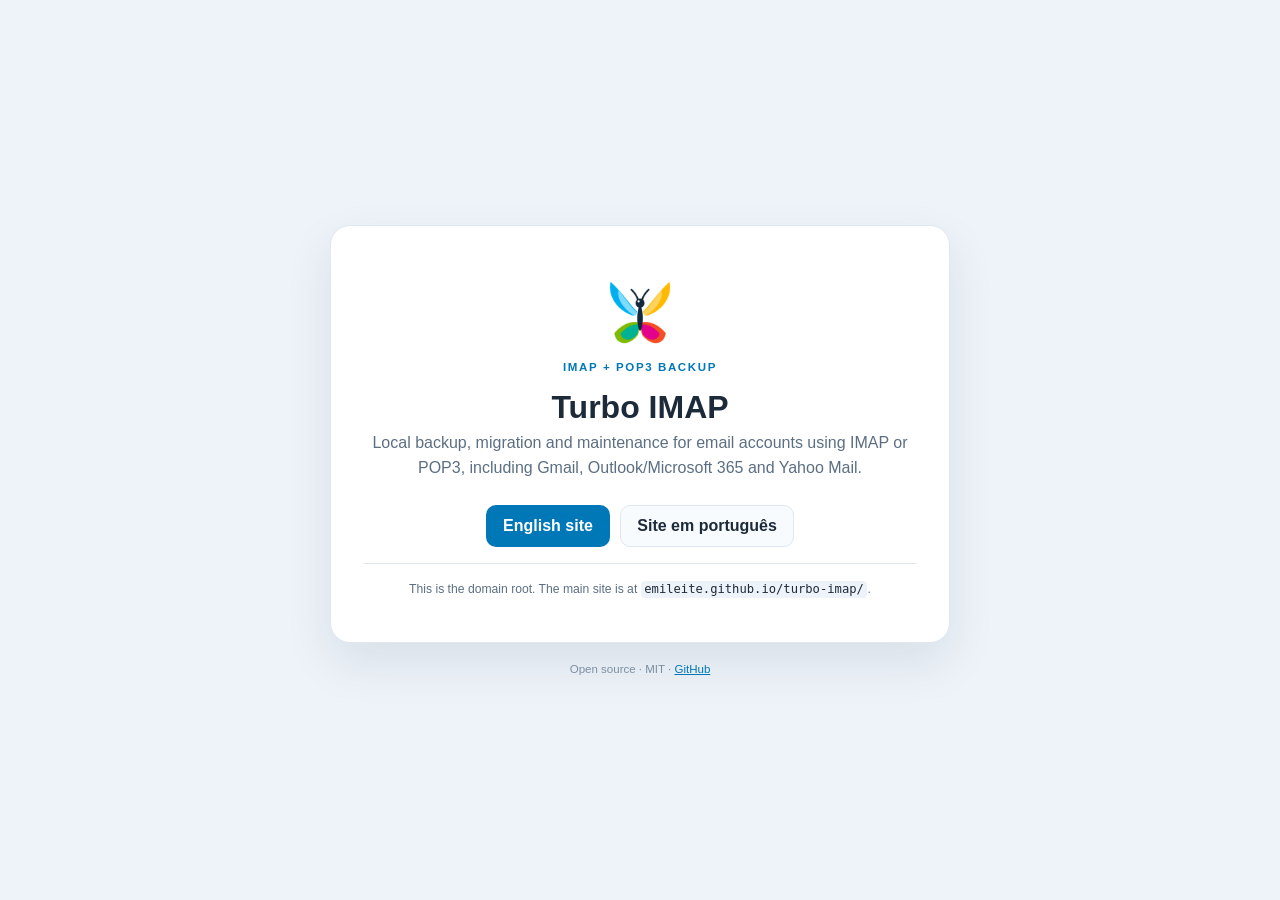
==== index.html @ 2fdb31eb "feat: site raiz com ads.txt e AdSense" ====
<!doctype html>
<html lang="en" data-theme="light">
  <head>
    <meta charset="utf-8">
    <meta name="viewport" content="width=device-width, initial-scale=1">
    <title>Turbo IMAP — IMAP/POP3 email backup</title>
    <meta
      name="description"
      content="Turbo IMAP: local backup, migration and maintenance for IMAP and POP3 email accounts, including Gmail, Outlook/Microsoft 365 and Yahoo Mail."
    >
    <meta name="robots" content="index, follow, max-image-preview:large">
    <meta name="google-adsense-account" content="ca-pub-8752605599938483">
    <meta name="theme-color" content="#0b1f33">
    <meta
      http-equiv="Content-Security-Policy"
      content="default-src 'self'; img-src 'self' data: https://pagead2.googlesyndication.com https://*.googlesyndication.com https://googleads.g.doubleclick.net https://*.doubleclick.net https://*.adtrafficquality.google; style-src 'unsafe-inline'; script-src 'self' https://pagead2.googlesyndication.com https://*.googlesyndication.com https://googleads.g.doubleclick.net https://*.doubleclick.net https://*.adtrafficquality.google https://*.googleadservices.com; connect-src 'self' https://pagead2.googlesyndication.com https://*.googlesyndication.com https://googleads.g.doubleclick.net https://*.doubleclick.net https://*.adtrafficquality.google https://*.googleadservices.com; frame-src https://googleads.g.doubleclick.net https://*.doubleclick.net https://*.googlesyndication.com https://*.adtrafficquality.google https://*.googleadservices.com; object-src 'none'; base-uri 'self'; form-action 'none'"
    >
    <link rel="canonical" href="https://emileite.github.io/turbo-imap/">
    <link rel="icon" href="favicon.ico" sizes="any">
    <link rel="icon" type="image/png" sizes="512x512" href="logo.png">

    <!-- Google AdSense -->
    <script
      async
      src="https://pagead2.googlesyndication.com/pagead/js/adsbygoogle.js?client=ca-pub-8752605599938483"
      crossorigin="anonymous"
    ></script>

    <style>
      :root {
        color-scheme: light;
        --navy: #0b1f33;
        --ink: #1d2a39;
        --muted: #5c6f82;
        --line: #dfe7f1;
        --blue: #0077b6;
      }

      * {
        box-sizing: border-box;
      }

      body {
        min-height: 100vh;
        margin: 0;
        display: flex;
        flex-direction: column;
        align-items: center;
        justify-content: center;
        padding: 2rem 1rem;
        font-family: "Segoe UI", "Inter", "Helvetica Neue", Arial, sans-serif;
        background: #eef3f9;
        color: var(--ink);
      }

      main {
        width: min(620px, 100%);
        padding: 2.3rem 2rem;
        border: 1px solid var(--line);
        border-radius: 20px;
        background: #fff;
        box-shadow: 0 20px 50px rgba(15, 38, 62, 0.09);
        text-align: center;
      }

      .logo {
        width: 92px;
        height: 92px;
        object-fit: contain;
      }

      h1 {
        margin: 0.8rem 0 0.35rem;
        font-size: 2rem;
        line-height: 1.1;
        font-weight: 800;
      }

      .tagline {
        margin: 0 0 0.4rem;
        color: var(--blue);
        font-size: 0.72rem;
        font-weight: 800;
        letter-spacing: 0.14em;
        text-transform: uppercase;
      }

      p {
        margin: 0.4rem 0;
        color: var(--muted);
        line-height: 1.55;
      }

      .links {
        display: flex;
        flex-wrap: wrap;
        justify-content: center;
        gap: 0.65rem;
        margin: 1.5rem 0 1rem;
      }

      .button {
        display: inline-block;
        padding: 0.7rem 1rem;
        border: 1px solid var(--line);
        border-radius: 10px;
        color: var(--ink);
        font-weight: 700;
        text-decoration: none;
        background: #f8fbfe;
      }

      .button.primary {
        border-color: transparent;
        background: var(--blue);
        color: #fff;
      }

      .button:hover {
        border-color: var(--blue);
        color: var(--blue);
      }

      .button.primary:hover {
        background: #006699;
        color: #fff;
      }

      .note {
        margin-top: 1rem;
        padding-top: 1rem;
        border-top: 1px solid var(--line);
        font-size: 0.76rem;
      }

      footer {
        margin-top: 1.2rem;
        color: #7c8fa1;
        font-size: 0.72rem;
        text-align: center;
      }

      footer a {
        color: var(--blue);
      }

      code {
        padding: 0.1em 0.3em;
        border-radius: 4px;
        background: #eef3f9;
        color: var(--ink);
      }

      @media (max-width: 520px) {
        main {
          padding: 1.8rem 1.2rem;
        }

        .links {
          flex-direction: column;
        }
      }
    </style>
  </head>
  <body>
    <main>
      <img class="logo" src="logo.png" alt="Turbo IMAP butterfly logo">
      <p class="tagline">IMAP + POP3 backup</p>
      <h1>Turbo IMAP</h1>
      <p>
        Local backup, migration and maintenance for email accounts using IMAP or POP3,
        including Gmail, Outlook/Microsoft 365 and Yahoo Mail.
      </p>
      <div class="links">
        <a class="button primary" href="https://emileite.github.io/turbo-imap/">English site</a>
        <a class="button" href="https://emileite.github.io/turbo-imap/pt.html" hreflang="pt-BR" lang="pt-BR">
          Site em português
        </a>
      </div>
      <p class="note">
        This is the domain root. The main site is at
        <code>emileite.github.io/turbo-imap/</code>.
      </p>
    </main>
    <footer>
      Open source · MIT · <a href="https://github.com/emileite/turbo-imap">GitHub</a>
    </footer>
  </body>
</html>
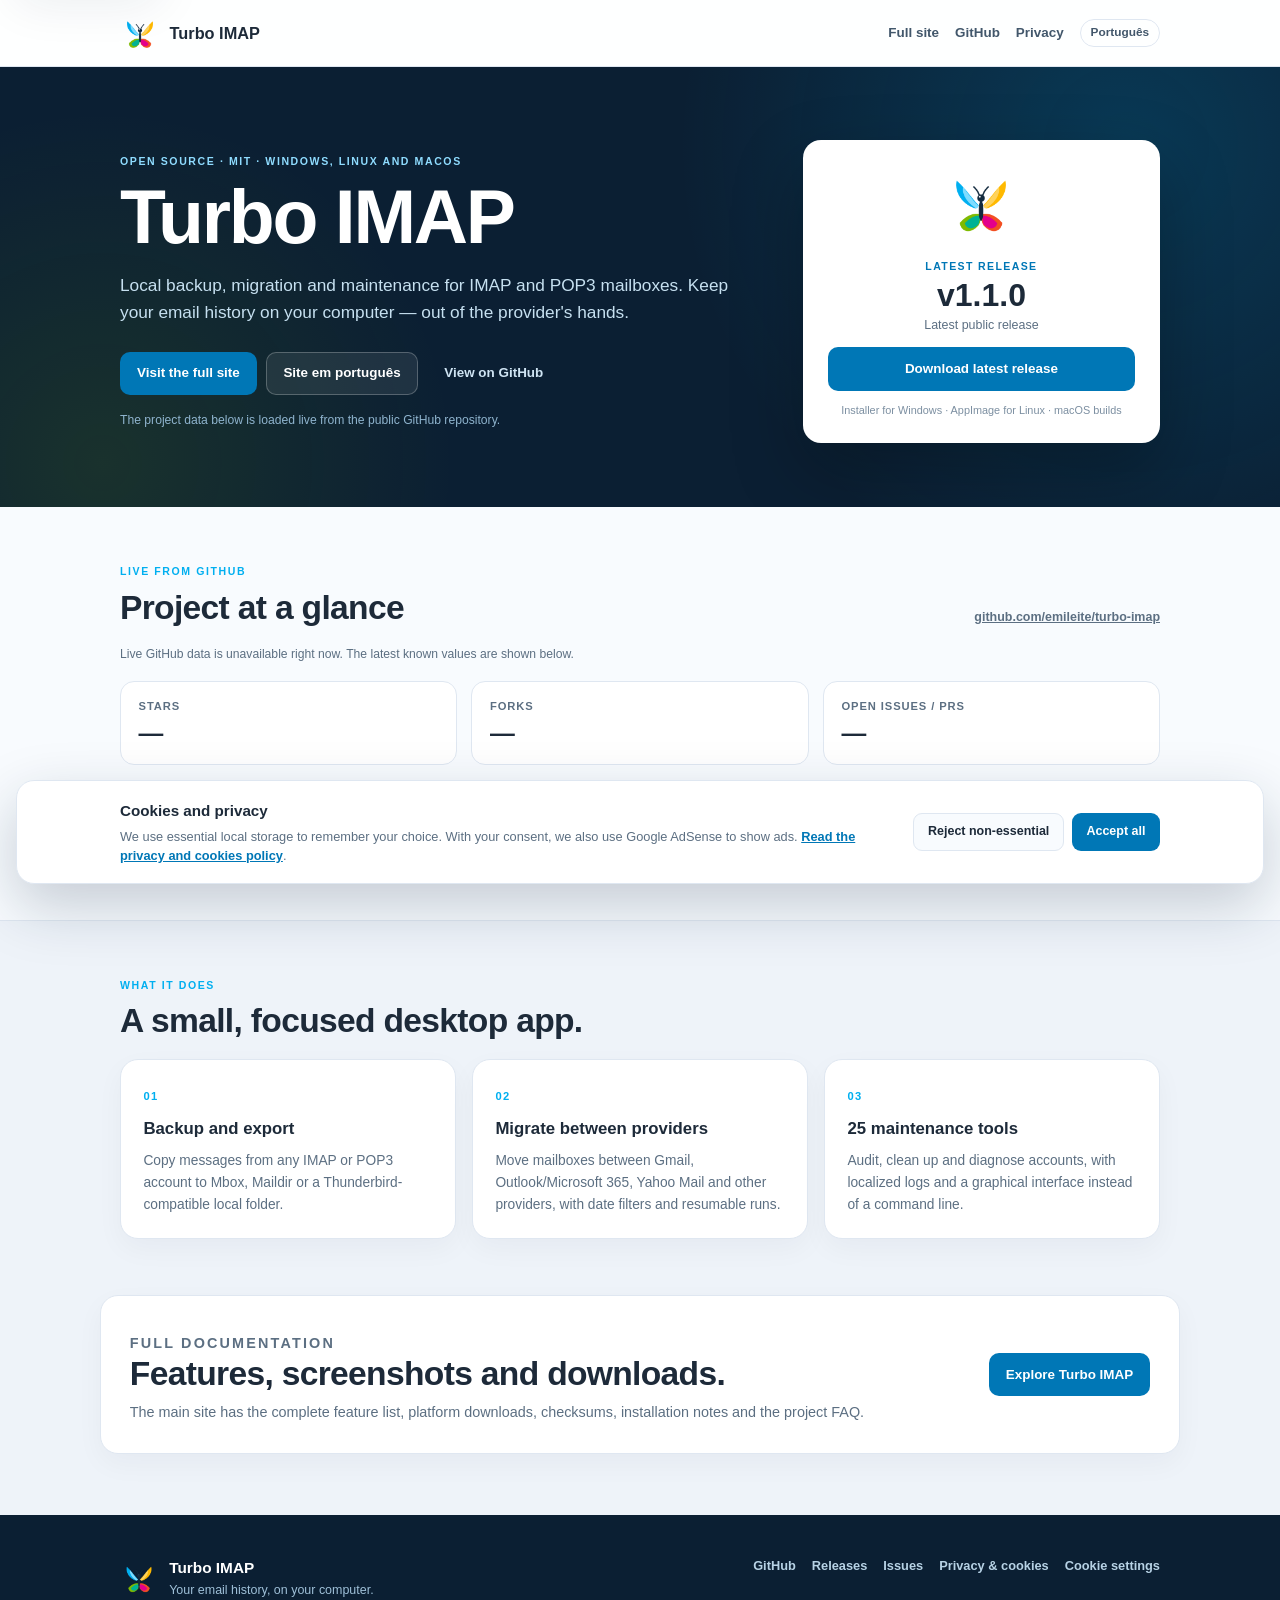
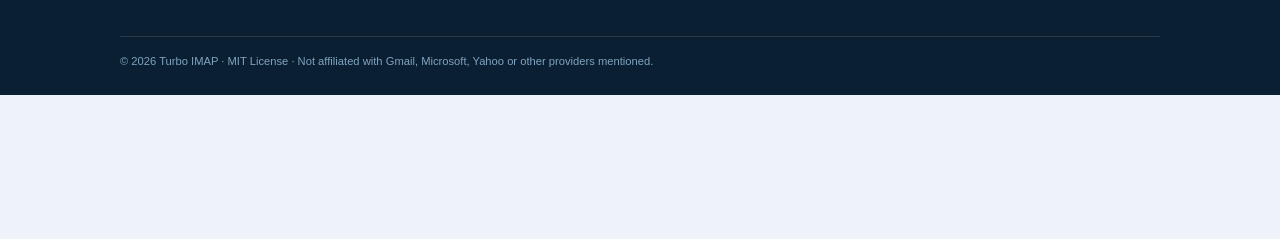
==== commit 5961ff22: "feat: landing page com dados do GitHub e consentimento de cookies" ====
--- a/index.html
+++ b/index.html
@@ -3,187 +3,246 @@
   <head>
     <meta charset="utf-8">
     <meta name="viewport" content="width=device-width, initial-scale=1">
-    <title>Turbo IMAP — IMAP/POP3 email backup</title>
+    <title>Turbo IMAP — IMAP/POP3 email backup and migration</title>
     <meta
       name="description"
-      content="Turbo IMAP: local backup, migration and maintenance for IMAP and POP3 email accounts, including Gmail, Outlook/Microsoft 365 and Yahoo Mail."
-    >
+      content="Turbo IMAP is an open-source desktop app for local backup, migration and maintenance of IMAP and POP3 email accounts, including Gmail, Outlook/Microsoft 365 and Yahoo Mail."
+    >
+    <meta
+      name="keywords"
+      content="Turbo IMAP, IMAP backup, POP3 backup, email migration, Gmail backup, Outlook backup, Mbox, Maildir, Thunderbird, open source"
+    >
+    <meta name="author" content="Turbo IMAP">
     <meta name="robots" content="index, follow, max-image-preview:large">
+    <meta name="theme-color" content="#0b1f33">
     <meta name="google-adsense-account" content="ca-pub-8752605599938483">
-    <meta name="theme-color" content="#0b1f33">
+    <meta name="turbo-ads" content="ca-pub-8752605599938483">
     <meta
       http-equiv="Content-Security-Policy"
-      content="default-src 'self'; img-src 'self' data: https://pagead2.googlesyndication.com https://*.googlesyndication.com https://googleads.g.doubleclick.net https://*.doubleclick.net https://*.adtrafficquality.google; style-src 'unsafe-inline'; script-src 'self' https://pagead2.googlesyndication.com https://*.googlesyndication.com https://googleads.g.doubleclick.net https://*.doubleclick.net https://*.adtrafficquality.google https://*.googleadservices.com; connect-src 'self' https://pagead2.googlesyndication.com https://*.googlesyndication.com https://googleads.g.doubleclick.net https://*.doubleclick.net https://*.adtrafficquality.google https://*.googleadservices.com; frame-src https://googleads.g.doubleclick.net https://*.doubleclick.net https://*.googlesyndication.com https://*.adtrafficquality.google https://*.googleadservices.com; object-src 'none'; base-uri 'self'; form-action 'none'"
-    >
-    <link rel="canonical" href="https://emileite.github.io/turbo-imap/">
+      content="default-src 'self'; img-src 'self' data: https://pagead2.googlesyndication.com https://*.googlesyndication.com https://googleads.g.doubleclick.net https://*.doubleclick.net https://*.adtrafficquality.google https://www.google.com https://www.gstatic.com https://recaptcha.google.com; style-src 'self' 'unsafe-inline'; script-src 'self' https://pagead2.googlesyndication.com https://*.googlesyndication.com https://googleads.g.doubleclick.net https://*.doubleclick.net https://*.adtrafficquality.google https://*.googleadservices.com https://www.google.com https://www.gstatic.com https://recaptcha.google.com https://www.recaptcha.net; connect-src 'self' https://api.github.com https://pagead2.googlesyndication.com https://*.googlesyndication.com https://googleads.g.doubleclick.net https://*.doubleclick.net https://*.adtrafficquality.google https://*.googleadservices.com https://www.google.com https://www.gstatic.com https://recaptcha.google.com https://www.recaptcha.net; frame-src https://googleads.g.doubleclick.net https://www.google.com https://www.gstatic.com https://recaptcha.google.com https://www.recaptcha.net https://*.doubleclick.net https://*.googlesyndication.com https://*.adtrafficquality.google https://*.googleadservices.com; font-src 'self'; object-src 'none'; base-uri 'self'; form-action 'none'"
+    >
+    <link rel="canonical" href="https://emileite.github.io/">
+    <link rel="alternate" hreflang="en" href="https://emileite.github.io/">
+    <link rel="alternate" hreflang="pt-BR" href="https://emileite.github.io/turbo-imap/pt.html">
+    <link rel="alternate" hreflang="x-default" href="https://emileite.github.io/">
+    <meta property="og:type" content="website">
+    <meta property="og:site_name" content="Turbo IMAP">
+    <meta property="og:locale" content="en_US">
+    <meta property="og:locale:alternate" content="pt_BR">
+    <meta property="og:title" content="Turbo IMAP — IMAP/POP3 email backup and migration">
+    <meta
+      property="og:description"
+      content="Open-source desktop app for local backup, migration and maintenance of IMAP and POP3 email accounts. Windows, Linux and macOS."
+    >
+    <meta property="og:url" content="https://emileite.github.io/">
+    <meta property="og:image" content="https://emileite.github.io/turbo-imap/assets/og-image-en.png">
+    <meta property="og:image:width" content="1200">
+    <meta property="og:image:height" content="630">
+    <meta property="og:image:alt" content="Turbo IMAP — IMAP/POP3 email backup and migration">
+    <meta name="twitter:card" content="summary_large_image">
+    <meta name="twitter:title" content="Turbo IMAP — IMAP/POP3 email backup and migration">
+    <meta
+      name="twitter:description"
+      content="Local backup and migration of IMAP/POP3 email accounts. Export to Mbox, Maildir and Thunderbird."
+    >
+    <meta name="twitter:image" content="https://emileite.github.io/turbo-imap/assets/og-image-en.png">
     <link rel="icon" href="favicon.ico" sizes="any">
     <link rel="icon" type="image/png" sizes="512x512" href="logo.png">
-
-    <!-- Google AdSense -->
-    <script
-      async
-      src="https://pagead2.googlesyndication.com/pagead/js/adsbygoogle.js?client=ca-pub-8752605599938483"
-      crossorigin="anonymous"
-    ></script>
-
-    <style>
-      :root {
-        color-scheme: light;
-        --navy: #0b1f33;
-        --ink: #1d2a39;
-        --muted: #5c6f82;
-        --line: #dfe7f1;
-        --blue: #0077b6;
-      }
-
-      * {
-        box-sizing: border-box;
-      }
-
-      body {
-        min-height: 100vh;
-        margin: 0;
-        display: flex;
-        flex-direction: column;
-        align-items: center;
-        justify-content: center;
-        padding: 2rem 1rem;
-        font-family: "Segoe UI", "Inter", "Helvetica Neue", Arial, sans-serif;
-        background: #eef3f9;
-        color: var(--ink);
-      }
-
-      main {
-        width: min(620px, 100%);
-        padding: 2.3rem 2rem;
-        border: 1px solid var(--line);
-        border-radius: 20px;
-        background: #fff;
-        box-shadow: 0 20px 50px rgba(15, 38, 62, 0.09);
-        text-align: center;
-      }
-
-      .logo {
-        width: 92px;
-        height: 92px;
-        object-fit: contain;
-      }
-
-      h1 {
-        margin: 0.8rem 0 0.35rem;
-        font-size: 2rem;
-        line-height: 1.1;
-        font-weight: 800;
-      }
-
-      .tagline {
-        margin: 0 0 0.4rem;
-        color: var(--blue);
-        font-size: 0.72rem;
-        font-weight: 800;
-        letter-spacing: 0.14em;
-        text-transform: uppercase;
-      }
-
-      p {
-        margin: 0.4rem 0;
-        color: var(--muted);
-        line-height: 1.55;
-      }
-
-      .links {
-        display: flex;
-        flex-wrap: wrap;
-        justify-content: center;
-        gap: 0.65rem;
-        margin: 1.5rem 0 1rem;
-      }
-
-      .button {
-        display: inline-block;
-        padding: 0.7rem 1rem;
-        border: 1px solid var(--line);
-        border-radius: 10px;
-        color: var(--ink);
-        font-weight: 700;
-        text-decoration: none;
-        background: #f8fbfe;
-      }
-
-      .button.primary {
-        border-color: transparent;
-        background: var(--blue);
-        color: #fff;
-      }
-
-      .button:hover {
-        border-color: var(--blue);
-        color: var(--blue);
-      }
-
-      .button.primary:hover {
-        background: #006699;
-        color: #fff;
-      }
-
-      .note {
-        margin-top: 1rem;
-        padding-top: 1rem;
-        border-top: 1px solid var(--line);
-        font-size: 0.76rem;
-      }
-
-      footer {
-        margin-top: 1.2rem;
-        color: #7c8fa1;
-        font-size: 0.72rem;
-        text-align: center;
-      }
-
-      footer a {
-        color: var(--blue);
-      }
-
-      code {
-        padding: 0.1em 0.3em;
-        border-radius: 4px;
-        background: #eef3f9;
-        color: var(--ink);
-      }
-
-      @media (max-width: 520px) {
-        main {
-          padding: 1.8rem 1.2rem;
-        }
-
-        .links {
-          flex-direction: column;
-        }
-      }
-    </style>
+    <link rel="stylesheet" href="styles.css">
   </head>
   <body>
-    <main>
-      <img class="logo" src="logo.png" alt="Turbo IMAP butterfly logo">
-      <p class="tagline">IMAP + POP3 backup</p>
-      <h1>Turbo IMAP</h1>
-      <p>
-        Local backup, migration and maintenance for email accounts using IMAP or POP3,
-        including Gmail, Outlook/Microsoft 365 and Yahoo Mail.
-      </p>
-      <div class="links">
-        <a class="button primary" href="https://emileite.github.io/turbo-imap/">English site</a>
-        <a class="button" href="https://emileite.github.io/turbo-imap/pt.html" hreflang="pt-BR" lang="pt-BR">
-          Site em português
+    <a class="skip-link" href="#conteudo">Skip to content</a>
+
+    <header class="site-header">
+      <div class="container header-inner">
+        <a class="brand" href="./" aria-label="Turbo IMAP — home">
+          <img src="logo.png" alt="Turbo IMAP butterfly logo" width="40" height="40">
+          <span>Turbo IMAP</span>
         </a>
+        <nav class="site-nav" aria-label="Main navigation">
+          <a href="https://emileite.github.io/turbo-imap/">Full site</a>
+          <a href="https://github.com/emileite/turbo-imap" target="_blank" rel="noopener">GitHub</a>
+          <a href="privacy.html">Privacy</a>
+          <a class="lang-link" href="https://emileite.github.io/turbo-imap/pt.html" hreflang="pt-BR" lang="pt-BR">
+            Português
+          </a>
+        </nav>
       </div>
-      <p class="note">
-        This is the domain root. The main site is at
-        <code>emileite.github.io/turbo-imap/</code>.
-      </p>
+    </header>
+
+    <main id="conteudo">
+      <section class="hero">
+        <div class="container hero-inner">
+          <div class="hero-copy">
+            <p class="eyebrow">Open source · MIT · Windows, Linux and macOS</p>
+            <h1>Turbo IMAP</h1>
+            <p class="lead">
+              Local backup, migration and maintenance for IMAP and POP3 mailboxes.
+              Keep your email history on your computer — out of the provider's hands.
+            </p>
+            <div class="actions">
+              <a class="button button-primary" href="https://emileite.github.io/turbo-imap/">
+                Visit the full site
+              </a>
+              <a class="button" href="https://emileite.github.io/turbo-imap/pt.html" hreflang="pt-BR" lang="pt-BR">
+                Site em português
+              </a>
+              <a class="button button-ghost" href="https://github.com/emileite/turbo-imap" target="_blank" rel="noopener">
+                View on GitHub
+              </a>
+            </div>
+            <p class="hero-note">
+              The project data below is loaded live from the public GitHub repository.
+            </p>
+          </div>
+
+          <aside class="hero-card" aria-label="Latest release">
+            <img src="logo.png" alt="" width="76" height="76">
+            <p class="card-label">Latest release</p>
+            <p class="card-release" id="hero-release">v1.1.0</p>
+            <p class="card-meta" id="hero-release-date">Latest public release</p>
+            <a
+              class="button button-primary button-block"
+              id="hero-release-link"
+              href="https://github.com/emileite/turbo-imap/releases/latest"
+              target="_blank"
+              rel="noopener"
+            >
+              Download latest release
+            </a>
+            <p class="card-footnote">Installer for Windows · AppImage for Linux · macOS builds</p>
+          </aside>
+        </div>
+      </section>
+
+      <section class="stats-section" aria-labelledby="github-title">
+        <div class="container">
+          <div class="section-head">
+            <div>
+              <p class="eyebrow">Live from GitHub</p>
+              <h2 id="github-title">Project at a glance</h2>
+            </div>
+            <a class="github-link" href="https://github.com/emileite/turbo-imap" target="_blank" rel="noopener">
+              github.com/emileite/turbo-imap
+            </a>
+          </div>
+
+          <p class="status" id="github-status" role="status" aria-live="polite">
+            Loading live GitHub data…
+          </p>
+
+          <dl class="stats">
+            <div class="stat">
+              <dt>Stars</dt>
+              <dd id="gh-stars">—</dd>
+            </div>
+            <div class="stat">
+              <dt>Forks</dt>
+              <dd id="gh-forks">—</dd>
+            </div>
+            <div class="stat">
+              <dt>Open issues / PRs</dt>
+              <dd id="gh-issues">—</dd>
+            </div>
+            <div class="stat">
+              <dt>Latest release</dt>
+              <dd><a id="gh-release" href="https://github.com/emileite/turbo-imap/releases/latest" target="_blank" rel="noopener">v1.1.0</a></dd>
+            </div>
+            <div class="stat">
+              <dt>License</dt>
+              <dd id="gh-license">MIT</dd>
+            </div>
+            <div class="stat">
+              <dt>Last update</dt>
+              <dd id="gh-updated">—</dd>
+            </div>
+          </dl>
+
+          <noscript>
+            <p class="status">Enable JavaScript to load the latest repository numbers.</p>
+          </noscript>
+        </div>
+      </section>
+
+      <section class="features" aria-labelledby="features-title">
+        <div class="container">
+          <div class="section-head">
+            <div>
+              <p class="eyebrow">What it does</p>
+              <h2 id="features-title">A small, focused desktop app.</h2>
+            </div>
+          </div>
+
+          <div class="feature-grid">
+            <article class="feature">
+              <span class="feature-mark" aria-hidden="true">01</span>
+              <h3>Backup and export</h3>
+              <p>
+                Copy messages from any IMAP or POP3 account to Mbox, Maildir or a
+                Thunderbird-compatible local folder.
+              </p>
+            </article>
+            <article class="feature">
+              <span class="feature-mark" aria-hidden="true">02</span>
+              <h3>Migrate between providers</h3>
+              <p>
+                Move mailboxes between Gmail, Outlook/Microsoft 365, Yahoo Mail and other
+                providers, with date filters and resumable runs.
+              </p>
+            </article>
+            <article class="feature">
+              <span class="feature-mark" aria-hidden="true">03</span>
+              <h3>25 maintenance tools</h3>
+              <p>
+                Audit, clean up and diagnose accounts, with localized logs and a graphical
+                interface instead of a command line.
+              </p>
+            </article>
+          </div>
+        </div>
+      </section>
+
+      <section class="about">
+        <div class="container about-inner">
+          <div>
+            <p class="eyebrow">Full documentation</p>
+            <h2>Features, screenshots and downloads.</h2>
+            <p>
+              The main site has the complete feature list, platform downloads, checksums,
+              installation notes and the project FAQ.
+            </p>
+          </div>
+          <a class="button button-primary" href="https://emileite.github.io/turbo-imap/">
+            Explore Turbo IMAP
+          </a>
+        </div>
+      </section>
     </main>
-    <footer>
-      Open source · MIT · <a href="https://github.com/emileite/turbo-imap">GitHub</a>
+
+    <footer class="site-footer">
+      <div class="container footer-inner">
+        <div class="footer-brand">
+          <img src="logo.png" alt="" width="38" height="38">
+          <div>
+            <strong>Turbo IMAP</strong>
+            <p>Your email history, on your computer.</p>
+          </div>
+        </div>
+        <div class="footer-links">
+          <a href="https://github.com/emileite/turbo-imap" target="_blank" rel="noopener">GitHub</a>
+          <a href="https://github.com/emileite/turbo-imap/releases" target="_blank" rel="noopener">Releases</a>
+          <a href="https://github.com/emileite/turbo-imap/issues" target="_blank" rel="noopener">Issues</a>
+          <a href="privacy.html">Privacy &amp; cookies</a>
+          <button type="button" class="link-button" data-cookie-settings>Cookie settings</button>
+        </div>
+        <p class="footer-bottom">
+          © <span id="year">2026</span> Turbo IMAP · MIT License · Not affiliated with Gmail,
+          Microsoft, Yahoo or other providers mentioned.
+        </p>
+      </div>
     </footer>
+
+    <script defer src="consent.js"></script>
+    <script defer src="app.js"></script>
   </body>
 </html>
--- a/styles.css
+++ b/styles.css
@@ -0,0 +1,786 @@
+:root {
+  color-scheme: light;
+  --navy: #0b1f33;
+  --navy-soft: #123c5c;
+  --ink: #1d2a39;
+  --muted: #5c6f82;
+  --line: #dfe7f1;
+  --page: #eef3f9;
+  --white: #ffffff;
+  --blue: #0077b6;
+  --blue-bright: #00aff0;
+  --radius: 18px;
+  --shadow: 0 20px 50px rgba(15, 38, 62, 0.09);
+}
+
+*,
+*::before,
+*::after {
+  box-sizing: border-box;
+}
+
+html {
+  scroll-behavior: smooth;
+}
+
+body {
+  min-height: 100vh;
+  margin: 0;
+  display: flex;
+  flex-direction: column;
+  font-family: "Segoe UI", "Inter", "Helvetica Neue", Arial, sans-serif;
+  background: var(--page);
+  color: var(--ink);
+  line-height: 1.6;
+}
+
+main {
+  flex: 1;
+}
+
+img {
+  max-width: 100%;
+  height: auto;
+}
+
+a {
+  color: var(--blue);
+}
+
+a:hover {
+  color: #005f8f;
+}
+
+.container {
+  width: min(1080px, 100%);
+  margin: 0 auto;
+  padding: 0 1.25rem;
+}
+
+.skip-link {
+  position: absolute;
+  left: 1rem;
+  top: -4rem;
+  z-index: 200;
+  padding: 0.6rem 0.9rem;
+  border-radius: 8px;
+  background: var(--white);
+  color: var(--ink);
+  font-weight: 700;
+  box-shadow: var(--shadow);
+}
+
+.skip-link:focus {
+  top: 1rem;
+}
+
+.site-header {
+  position: sticky;
+  top: 0;
+  z-index: 50;
+  border-bottom: 1px solid var(--line);
+  background: rgba(255, 255, 255, 0.94);
+  backdrop-filter: blur(12px);
+}
+
+.header-inner {
+  display: flex;
+  align-items: center;
+  justify-content: space-between;
+  gap: 1rem;
+  min-height: 4.1rem;
+}
+
+.brand {
+  display: inline-flex;
+  align-items: center;
+  gap: 0.6rem;
+  color: var(--ink);
+  font-size: 1.02rem;
+  font-weight: 800;
+  text-decoration: none;
+}
+
+.brand:hover {
+  color: var(--ink);
+}
+
+.site-nav {
+  display: flex;
+  flex-wrap: wrap;
+  align-items: center;
+  justify-content: flex-end;
+  gap: 0.35rem 1rem;
+  font-size: 0.84rem;
+  font-weight: 600;
+}
+
+.site-nav a {
+  color: #42576b;
+  text-decoration: none;
+}
+
+.site-nav a:hover {
+  color: var(--blue);
+}
+
+.site-nav .lang-link {
+  padding: 0.24rem 0.62rem;
+  border: 1px solid var(--line);
+  border-radius: 999px;
+  font-size: 0.74rem;
+  font-weight: 700;
+}
+
+.site-nav .lang-link:hover {
+  border-color: var(--blue);
+  background: #f4f9fd;
+}
+
+.hero {
+  position: relative;
+  overflow: hidden;
+  padding: 4.6rem 0 4rem;
+  background:
+    radial-gradient(circle at 88% 18%, rgba(0, 175, 240, 0.18), transparent 28rem),
+    radial-gradient(circle at 8% 90%, rgba(127, 186, 0, 0.12), transparent 22rem),
+    var(--navy);
+  color: #fff;
+}
+
+.hero-inner {
+  display: grid;
+  grid-template-columns: minmax(0, 1.28fr) minmax(260px, 0.72fr);
+  gap: 3rem;
+  align-items: center;
+}
+
+.eyebrow {
+  margin: 0 0 0.55rem;
+  color: var(--blue-bright);
+  font-size: 0.66rem;
+  font-weight: 800;
+  letter-spacing: 0.15em;
+  text-transform: uppercase;
+}
+
+.hero .eyebrow {
+  color: #8fdcff;
+}
+
+.hero h1,
+.policy h1 {
+  margin: 0 0 1rem;
+  font-size: clamp(2.8rem, 7vw, 4.7rem);
+  line-height: 1.02;
+  letter-spacing: -0.03em;
+}
+
+.hero h1 {
+  color: #fff;
+}
+
+.lead {
+  max-width: 42rem;
+  margin: 0 0 1.55rem;
+  color: #c6e0f0;
+  font-size: 1.08rem;
+}
+
+.actions {
+  display: flex;
+  flex-wrap: wrap;
+  gap: 0.6rem;
+}
+
+.button {
+  display: inline-flex;
+  align-items: center;
+  justify-content: center;
+  gap: 0.4rem;
+  min-height: 2.55rem;
+  padding: 0.62rem 1rem;
+  border: 1px solid rgba(255, 255, 255, 0.24);
+  border-radius: 10px;
+  background: rgba(255, 255, 255, 0.08);
+  color: #fff;
+  font: inherit;
+  font-size: 0.84rem;
+  font-weight: 700;
+  text-align: center;
+  text-decoration: none;
+  cursor: pointer;
+}
+
+.button:hover {
+  border-color: rgba(255, 255, 255, 0.5);
+  background: rgba(255, 255, 255, 0.14);
+  color: #fff;
+}
+
+.button-primary {
+  border-color: transparent;
+  background: var(--blue);
+  color: #fff;
+}
+
+.button-primary:hover {
+  border-color: transparent;
+  background: #006699;
+  color: #fff;
+}
+
+.button-ghost {
+  border-color: transparent;
+  background: transparent;
+  color: #cfe4f3;
+}
+
+.button-ghost:hover {
+  background: rgba(255, 255, 255, 0.08);
+  color: #fff;
+}
+
+.button-block {
+  width: 100%;
+  margin-top: 0.7rem;
+}
+
+.hero-note {
+  margin: 1rem 0 0;
+  color: #8fb4ce;
+  font-size: 0.76rem;
+}
+
+.hero-card {
+  padding: 1.5rem;
+  border: 1px solid rgba(255, 255, 255, 0.16);
+  border-radius: var(--radius);
+  background: #fff;
+  box-shadow: 0 28px 70px rgba(0, 0, 0, 0.26);
+  color: var(--ink);
+  text-align: center;
+}
+
+.hero-card img {
+  width: 76px;
+  height: 76px;
+  object-fit: contain;
+}
+
+.card-label {
+  margin: 0.6rem 0 0;
+  color: var(--blue);
+  font-size: 0.66rem;
+  font-weight: 800;
+  letter-spacing: 0.13em;
+  text-transform: uppercase;
+}
+
+.card-release {
+  margin: 0.15rem 0 0;
+  color: var(--ink);
+  font-size: 2rem;
+  font-weight: 800;
+  line-height: 1.1;
+}
+
+.card-meta {
+  margin: 0.2rem 0 0;
+  color: var(--muted);
+  font-size: 0.78rem;
+}
+
+.card-footnote {
+  margin: 0.75rem 0 0;
+  color: #7c8fa1;
+  font-size: 0.68rem;
+  line-height: 1.45;
+}
+
+.stats-section,
+.features {
+  padding: 3.5rem 0;
+}
+
+.stats-section {
+  background: #f8fbfe;
+  border-bottom: 1px solid var(--line);
+}
+
+.section-head {
+  display: flex;
+  flex-wrap: wrap;
+  align-items: end;
+  justify-content: space-between;
+  gap: 0.75rem 1.5rem;
+  margin-bottom: 1.1rem;
+}
+
+.section-head h2,
+.about h2 {
+  margin: 0;
+  font-size: clamp(1.5rem, 3vw, 2.1rem);
+  line-height: 1.15;
+  letter-spacing: -0.02em;
+}
+
+.github-link {
+  overflow-wrap: anywhere;
+  color: var(--muted);
+  font-size: 0.78rem;
+  font-weight: 600;
+}
+
+.status {
+  min-height: 1.25rem;
+  margin: 0 0 1rem;
+  color: var(--muted);
+  font-size: 0.76rem;
+}
+
+.stats {
+  display: grid;
+  grid-template-columns: repeat(3, minmax(0, 1fr));
+  gap: 0.9rem;
+  margin: 0;
+}
+
+.stat {
+  padding: 1rem 1.1rem;
+  border: 1px solid var(--line);
+  border-radius: 14px;
+  background: #fff;
+}
+
+.stat dt {
+  color: var(--muted);
+  font-size: 0.7rem;
+  font-weight: 700;
+  letter-spacing: 0.08em;
+  text-transform: uppercase;
+}
+
+.stat dd {
+  margin: 0.15rem 0 0;
+  color: var(--ink);
+  font-size: 1.55rem;
+  font-weight: 800;
+  line-height: 1.2;
+}
+
+.stat dd a {
+  color: var(--blue);
+  text-decoration: none;
+}
+
+.features {
+  background: var(--page);
+}
+
+.feature-grid {
+  display: grid;
+  grid-template-columns: repeat(3, minmax(0, 1fr));
+  gap: 1rem;
+}
+
+.feature {
+  padding: 1.4rem;
+  border: 1px solid var(--line);
+  border-radius: var(--radius);
+  background: #fff;
+  box-shadow: 0 10px 28px rgba(15, 38, 62, 0.04);
+}
+
+.feature-mark {
+  display: inline-block;
+  color: var(--blue-bright);
+  font-size: 0.7rem;
+  font-weight: 800;
+  letter-spacing: 0.12em;
+}
+
+.feature h3 {
+  margin: 0.55rem 0 0.4rem;
+  font-size: 1.05rem;
+}
+
+.feature p {
+  margin: 0;
+  color: var(--muted);
+  font-size: 0.86rem;
+}
+
+.about {
+  padding: 0 0 3.8rem;
+}
+
+.about-inner {
+  display: flex;
+  flex-wrap: wrap;
+  align-items: center;
+  justify-content: space-between;
+  gap: 1.5rem;
+  padding: 1.8rem;
+  border: 1px solid var(--line);
+  border-radius: var(--radius);
+  background: #fff;
+  box-shadow: 0 10px 28px rgba(15, 38, 62, 0.04);
+}
+
+.about-inner > div {
+  max-width: 46rem;
+}
+
+.about p {
+  margin: 0.45rem 0 0;
+  color: var(--muted);
+  font-size: 0.9rem;
+}
+
+.about .button {
+  flex: 0 0 auto;
+  border-color: transparent;
+}
+
+.site-footer {
+  padding: 2.6rem 0 1.5rem;
+  background: var(--navy);
+  color: #b7d2e5;
+}
+
+.footer-inner {
+  display: grid;
+  grid-template-columns: 1fr auto;
+  gap: 1rem 2rem;
+  align-items: start;
+}
+
+.footer-brand {
+  display: flex;
+  align-items: center;
+  gap: 0.7rem;
+}
+
+.footer-brand strong {
+  display: block;
+  color: #fff;
+  font-size: 0.96rem;
+}
+
+.footer-brand p {
+  margin: 0;
+  color: #9fc0d8;
+  font-size: 0.78rem;
+}
+
+.footer-links {
+  display: flex;
+  flex-wrap: wrap;
+  justify-content: flex-end;
+  gap: 0.35rem 1rem;
+  font-size: 0.8rem;
+  font-weight: 600;
+}
+
+.footer-links a,
+.link-button {
+  color: #b7d2e5;
+  text-decoration: none;
+}
+
+.footer-links a:hover,
+.link-button:hover {
+  color: #fff;
+}
+
+.link-button {
+  padding: 0;
+  border: 0;
+  background: transparent;
+  font: inherit;
+  cursor: pointer;
+}
+
+.footer-bottom {
+  grid-column: 1 / -1;
+  margin: 1.2rem 0 0;
+  padding-top: 1rem;
+  border-top: 1px solid rgba(255, 255, 255, 0.12);
+  color: #7fa4bf;
+  font-size: 0.7rem;
+}
+
+.policy-page .site-header {
+  position: static;
+}
+
+.policy {
+  padding: 2.8rem 0 4rem;
+}
+
+.policy article {
+  width: min(780px, 100%);
+  margin: 0 auto;
+  padding: 2rem;
+  border: 1px solid var(--line);
+  border-radius: var(--radius);
+  background: #fff;
+  box-shadow: var(--shadow);
+}
+
+.policy h1 {
+  color: var(--ink);
+  font-size: clamp(2rem, 5vw, 3rem);
+}
+
+.policy h2 {
+  margin: 1.8rem 0 0.5rem;
+  font-size: 1.15rem;
+  line-height: 1.3;
+}
+
+.policy h3 {
+  margin: 1.2rem 0 0.35rem;
+  font-size: 0.98rem;
+}
+
+.policy p,
+.policy li {
+  color: #3f5366;
+  font-size: 0.9rem;
+}
+
+.policy ul {
+  padding-left: 1.2rem;
+}
+
+.policy-meta {
+  margin: 0 0 1.2rem;
+  color: var(--muted);
+  font-size: 0.78rem;
+}
+
+.policy table {
+  width: 100%;
+  margin: 0.8rem 0 0;
+  border-collapse: collapse;
+  font-size: 0.82rem;
+}
+
+.policy th,
+.policy td {
+  padding: 0.6rem;
+  border: 1px solid var(--line);
+  text-align: left;
+  vertical-align: top;
+}
+
+.policy th {
+  background: #f8fbfe;
+  color: var(--ink);
+}
+
+.policy code {
+  padding: 0.1em 0.3em;
+  border-radius: 4px;
+  background: #eef3f9;
+  color: var(--ink);
+}
+
+.policy-actions {
+  display: flex;
+  flex-wrap: wrap;
+  gap: 0.6rem;
+  margin-top: 1.8rem;
+  padding-top: 1.2rem;
+  border-top: 1px solid var(--line);
+}
+
+.policy-actions .button {
+  border-color: var(--line);
+  background: #f8fbfe;
+  color: var(--ink);
+}
+
+.policy-actions .button:hover {
+  border-color: var(--blue);
+  color: var(--blue);
+}
+
+.policy-actions .button-primary {
+  border-color: transparent;
+  background: var(--blue);
+  color: #fff;
+}
+
+.policy-actions .button-primary:hover {
+  background: #006699;
+  color: #fff;
+}
+
+.cookie-banner {
+  position: fixed;
+  left: 1rem;
+  right: 1rem;
+  bottom: 1rem;
+  z-index: 100;
+  border: 1px solid var(--line);
+  border-radius: var(--radius);
+  background: #fff;
+  box-shadow: 0 22px 60px rgba(15, 38, 62, 0.22);
+}
+
+.cookie-banner__inner {
+  width: min(1080px, 100%);
+  margin: 0 auto;
+  padding: 1.1rem 1.25rem;
+  display: flex;
+  align-items: center;
+  justify-content: space-between;
+  gap: 1.2rem;
+}
+
+.cookie-banner h2 {
+  margin: 0 0 0.25rem;
+  font-size: 0.95rem;
+}
+
+.cookie-banner p {
+  margin: 0;
+  color: var(--muted);
+  font-size: 0.8rem;
+  line-height: 1.5;
+}
+
+.cookie-banner a {
+  font-weight: 700;
+}
+
+.cookie-banner__actions {
+  display: flex;
+  flex: 0 0 auto;
+  flex-wrap: wrap;
+  gap: 0.5rem;
+}
+
+.cookie-banner__button {
+  min-height: 2.35rem;
+  padding: 0.5rem 0.85rem;
+  border: 1px solid var(--line);
+  border-radius: 9px;
+  background: #f8fbfe;
+  color: var(--ink);
+  font: inherit;
+  font-size: 0.78rem;
+  font-weight: 700;
+  cursor: pointer;
+}
+
+.cookie-banner__button:hover {
+  border-color: var(--blue);
+  color: var(--blue);
+}
+
+.cookie-banner__button--primary {
+  border-color: transparent;
+  background: var(--blue);
+  color: #fff;
+}
+
+.cookie-banner__button--primary:hover {
+  background: #006699;
+  color: #fff;
+}
+
+body.has-cookie-banner {
+  padding-bottom: 9rem;
+}
+
+[hidden] {
+  display: none !important;
+}
+
+@media (max-width: 820px) {
+  .hero-inner {
+    grid-template-columns: 1fr;
+    gap: 2rem;
+  }
+
+  .hero-card {
+    max-width: 26rem;
+  }
+
+  .stats,
+  .feature-grid {
+    grid-template-columns: repeat(2, minmax(0, 1fr));
+  }
+
+  .footer-inner {
+    grid-template-columns: 1fr;
+  }
+
+  .footer-links {
+    justify-content: flex-start;
+  }
+}
+
+@media (max-width: 640px) {
+  .header-inner {
+    align-items: flex-start;
+    padding-top: 0.75rem;
+    padding-bottom: 0.75rem;
+  }
+
+  .site-nav {
+    gap: 0.3rem 0.7rem;
+    font-size: 0.78rem;
+  }
+
+  .site-nav .lang-link {
+    display: none;
+  }
+
+  .hero {
+    padding: 3.4rem 0 3rem;
+  }
+
+  .stats,
+  .feature-grid {
+    grid-template-columns: 1fr;
+  }
+
+  .cookie-banner {
+    left: 0.5rem;
+    right: 0.5rem;
+    bottom: 0.5rem;
+  }
+
+  .cookie-banner__inner {
+    align-items: flex-start;
+    flex-direction: column;
+    gap: 0.8rem;
+    padding: 1rem;
+  }
+
+  .cookie-banner__actions {
+    width: 100%;
+  }
+
+  .cookie-banner__button {
+    flex: 1 1 auto;
+  }
+
+  body.has-cookie-banner {
+    padding-bottom: 13rem;
+  }
+
+  .policy article {
+    padding: 1.25rem;
+  }
+
+  .policy table {
+    display: block;
+    overflow-x: auto;
+  }
+}
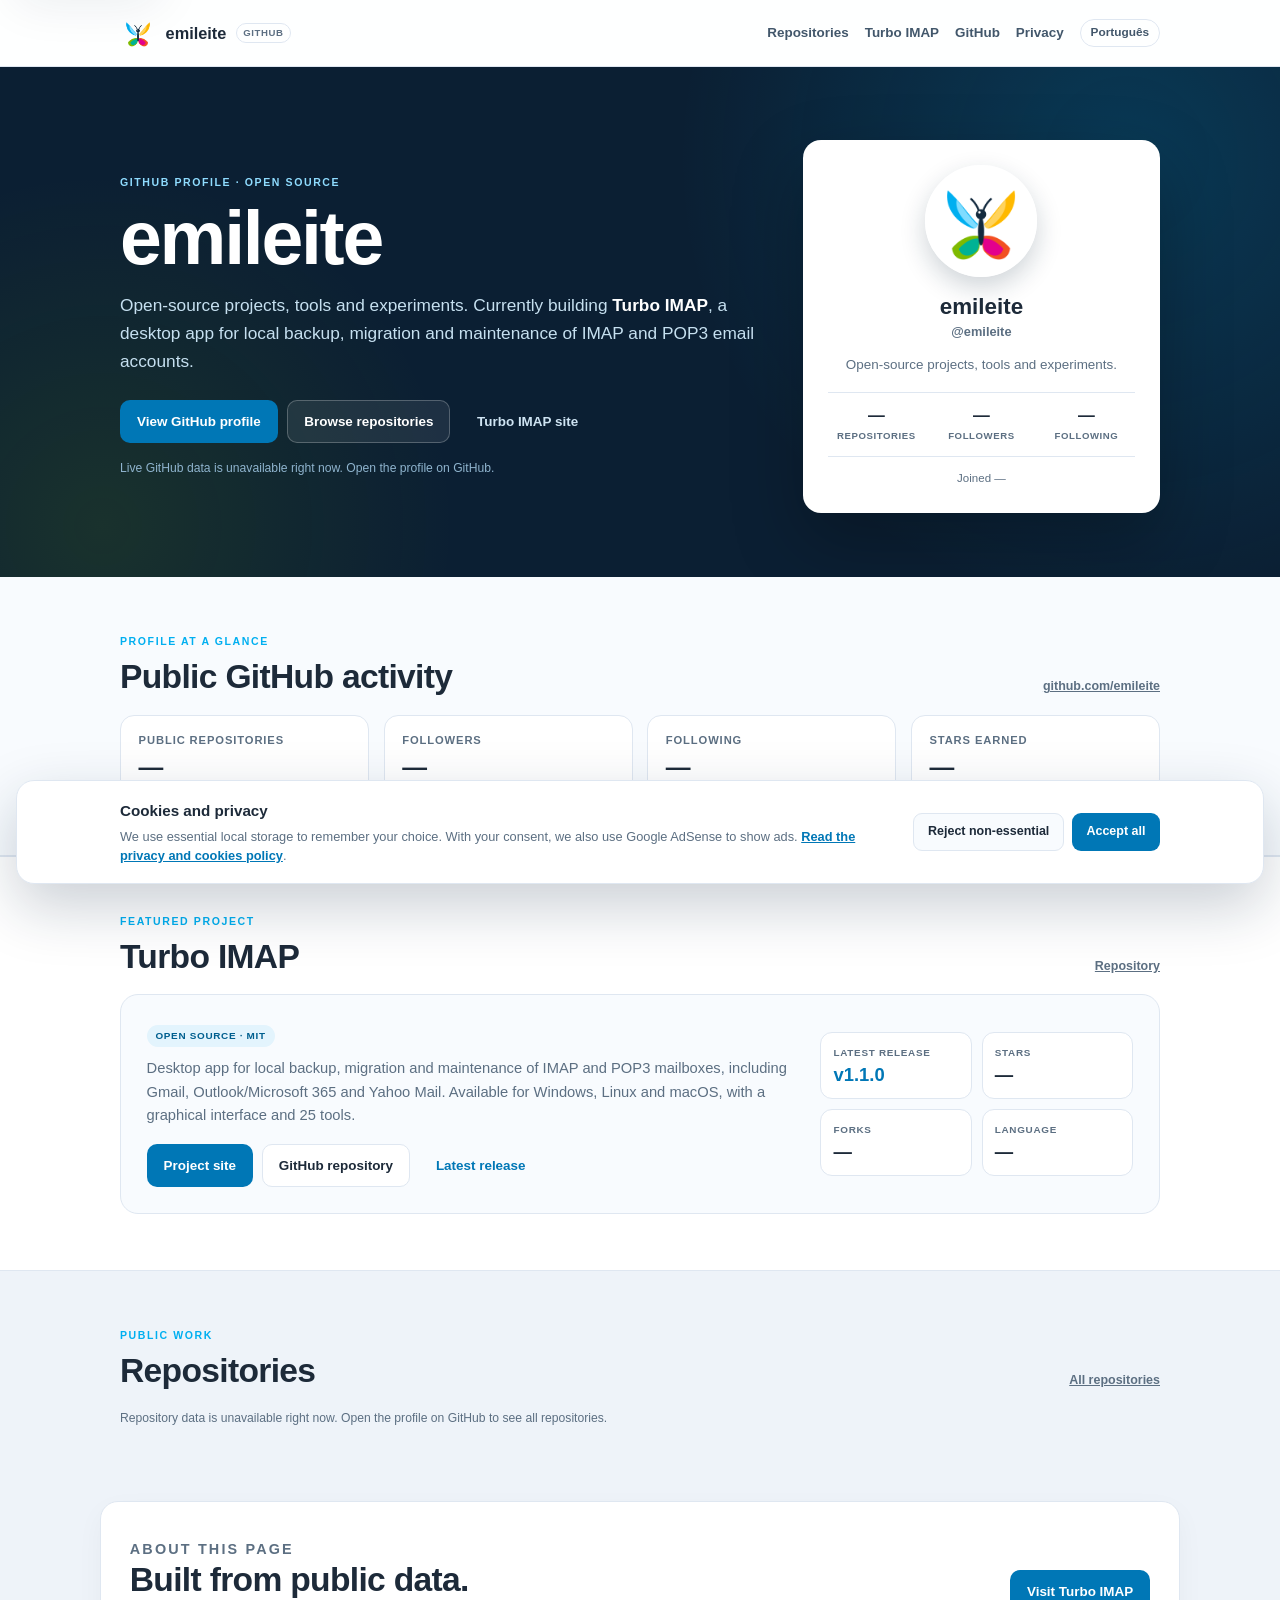
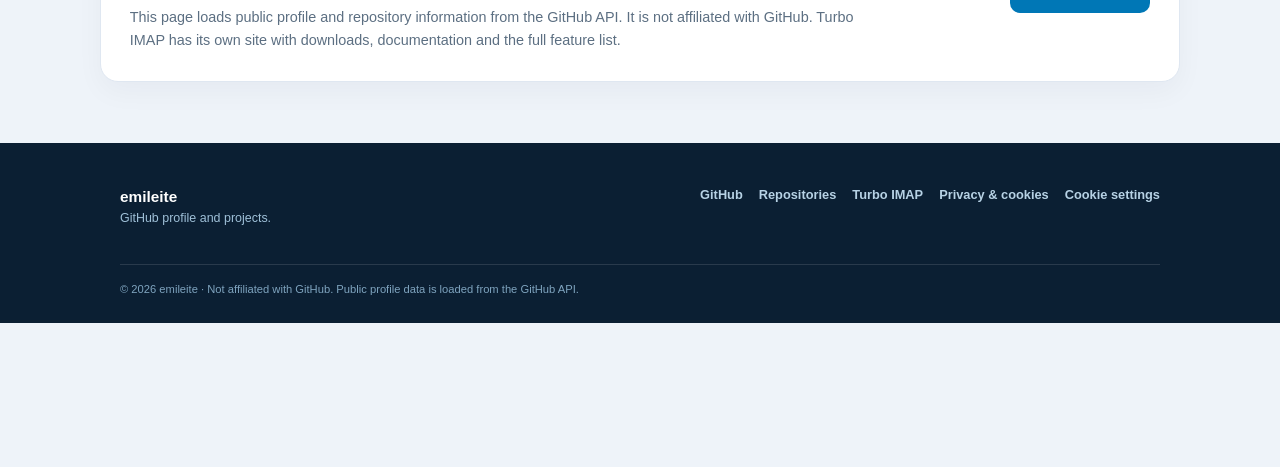
==== commit 4201cec7: "feat: transformar a raiz em perfil do GitHub do emileite" ====
--- a/index.html
+++ b/index.html
@@ -3,49 +3,46 @@
   <head>
     <meta charset="utf-8">
     <meta name="viewport" content="width=device-width, initial-scale=1">
-    <title>Turbo IMAP — IMAP/POP3 email backup and migration</title>
+    <title>emileite — GitHub profile and projects</title>
     <meta
       name="description"
-      content="Turbo IMAP is an open-source desktop app for local backup, migration and maintenance of IMAP and POP3 email accounts, including Gmail, Outlook/Microsoft 365 and Yahoo Mail."
+      content="The GitHub profile of emileite: public repositories, open-source projects and the Turbo IMAP email backup app."
     >
     <meta
       name="keywords"
-      content="Turbo IMAP, IMAP backup, POP3 backup, email migration, Gmail backup, Outlook backup, Mbox, Maildir, Thunderbird, open source"
-    >
-    <meta name="author" content="Turbo IMAP">
+      content="emileite, GitHub, open source, Turbo IMAP, email backup, IMAP, POP3, Electron"
+    >
+    <meta name="author" content="emileite">
     <meta name="robots" content="index, follow, max-image-preview:large">
     <meta name="theme-color" content="#0b1f33">
     <meta name="google-adsense-account" content="ca-pub-8752605599938483">
     <meta name="turbo-ads" content="ca-pub-8752605599938483">
     <meta
       http-equiv="Content-Security-Policy"
-      content="default-src 'self'; img-src 'self' data: https://pagead2.googlesyndication.com https://*.googlesyndication.com https://googleads.g.doubleclick.net https://*.doubleclick.net https://*.adtrafficquality.google https://www.google.com https://www.gstatic.com https://recaptcha.google.com; style-src 'self' 'unsafe-inline'; script-src 'self' https://pagead2.googlesyndication.com https://*.googlesyndication.com https://googleads.g.doubleclick.net https://*.doubleclick.net https://*.adtrafficquality.google https://*.googleadservices.com https://www.google.com https://www.gstatic.com https://recaptcha.google.com https://www.recaptcha.net; connect-src 'self' https://api.github.com https://pagead2.googlesyndication.com https://*.googlesyndication.com https://googleads.g.doubleclick.net https://*.doubleclick.net https://*.adtrafficquality.google https://*.googleadservices.com https://www.google.com https://www.gstatic.com https://recaptcha.google.com https://www.recaptcha.net; frame-src https://googleads.g.doubleclick.net https://www.google.com https://www.gstatic.com https://recaptcha.google.com https://www.recaptcha.net https://*.doubleclick.net https://*.googlesyndication.com https://*.adtrafficquality.google https://*.googleadservices.com; font-src 'self'; object-src 'none'; base-uri 'self'; form-action 'none'"
+      content="default-src 'self'; img-src 'self' data: https://avatars.githubusercontent.com https://pagead2.googlesyndication.com https://*.googlesyndication.com https://googleads.g.doubleclick.net https://*.doubleclick.net https://*.adtrafficquality.google https://www.google.com https://www.gstatic.com https://recaptcha.google.com; style-src 'self' 'unsafe-inline'; script-src 'self' https://pagead2.googlesyndication.com https://*.googlesyndication.com https://googleads.g.doubleclick.net https://*.doubleclick.net https://*.adtrafficquality.google https://*.googleadservices.com https://www.google.com https://www.gstatic.com https://recaptcha.google.com https://www.recaptcha.net; connect-src 'self' https://api.github.com https://pagead2.googlesyndication.com https://*.googlesyndication.com https://googleads.g.doubleclick.net https://*.doubleclick.net https://*.adtrafficquality.google https://*.googleadservices.com https://www.google.com https://www.gstatic.com https://recaptcha.google.com https://www.recaptcha.net; frame-src https://googleads.g.doubleclick.net https://www.google.com https://www.gstatic.com https://recaptcha.google.com https://www.recaptcha.net https://*.doubleclick.net https://*.googlesyndication.com https://*.adtrafficquality.google https://*.googleadservices.com; font-src 'self'; object-src 'none'; base-uri 'self'; form-action 'none'"
     >
     <link rel="canonical" href="https://emileite.github.io/">
     <link rel="alternate" hreflang="en" href="https://emileite.github.io/">
-    <link rel="alternate" hreflang="pt-BR" href="https://emileite.github.io/turbo-imap/pt.html">
     <link rel="alternate" hreflang="x-default" href="https://emileite.github.io/">
-    <meta property="og:type" content="website">
-    <meta property="og:site_name" content="Turbo IMAP">
+    <meta property="og:type" content="profile">
+    <meta property="og:site_name" content="emileite.github.io">
     <meta property="og:locale" content="en_US">
-    <meta property="og:locale:alternate" content="pt_BR">
-    <meta property="og:title" content="Turbo IMAP — IMAP/POP3 email backup and migration">
+    <meta property="og:title" content="emileite — GitHub profile and projects">
     <meta
       property="og:description"
-      content="Open-source desktop app for local backup, migration and maintenance of IMAP and POP3 email accounts. Windows, Linux and macOS."
+      content="Public repositories, open-source projects and the Turbo IMAP email backup app."
     >
     <meta property="og:url" content="https://emileite.github.io/">
-    <meta property="og:image" content="https://emileite.github.io/turbo-imap/assets/og-image-en.png">
-    <meta property="og:image:width" content="1200">
-    <meta property="og:image:height" content="630">
-    <meta property="og:image:alt" content="Turbo IMAP — IMAP/POP3 email backup and migration">
-    <meta name="twitter:card" content="summary_large_image">
-    <meta name="twitter:title" content="Turbo IMAP — IMAP/POP3 email backup and migration">
+    <meta property="og:image" content="https://github.com/emileite.png">
+    <meta property="og:image:alt" content="emileite GitHub avatar">
+    <meta property="profile:username" content="emileite">
+    <meta name="twitter:card" content="summary">
+    <meta name="twitter:title" content="emileite — GitHub profile and projects">
     <meta
       name="twitter:description"
-      content="Local backup and migration of IMAP/POP3 email accounts. Export to Mbox, Maildir and Thunderbird."
-    >
-    <meta name="twitter:image" content="https://emileite.github.io/turbo-imap/assets/og-image-en.png">
+      content="Public repositories, open-source projects and the Turbo IMAP email backup app."
+    >
+    <meta name="twitter:image" content="https://github.com/emileite.png">
     <link rel="icon" href="favicon.ico" sizes="any">
     <link rel="icon" type="image/png" sizes="512x512" href="logo.png">
     <link rel="stylesheet" href="styles.css">
@@ -55,13 +52,15 @@
 
     <header class="site-header">
       <div class="container header-inner">
-        <a class="brand" href="./" aria-label="Turbo IMAP — home">
-          <img src="logo.png" alt="Turbo IMAP butterfly logo" width="40" height="40">
-          <span>Turbo IMAP</span>
+        <a class="brand" href="./" aria-label="emileite — home">
+          <img id="header-avatar" src="logo.png" alt="" width="36" height="36">
+          <span class="brand-name">emileite</span>
+          <span class="brand-sub">GitHub</span>
         </a>
         <nav class="site-nav" aria-label="Main navigation">
-          <a href="https://emileite.github.io/turbo-imap/">Full site</a>
-          <a href="https://github.com/emileite/turbo-imap" target="_blank" rel="noopener">GitHub</a>
+          <a href="#repos">Repositories</a>
+          <a href="https://emileite.github.io/turbo-imap/">Turbo IMAP</a>
+          <a href="https://github.com/emileite" target="_blank" rel="noopener">GitHub</a>
           <a href="privacy.html">Privacy</a>
           <a class="lang-link" href="https://emileite.github.io/turbo-imap/pt.html" hreflang="pt-BR" lang="pt-BR">
             Português
@@ -74,146 +73,225 @@
       <section class="hero">
         <div class="container hero-inner">
           <div class="hero-copy">
-            <p class="eyebrow">Open source · MIT · Windows, Linux and macOS</p>
-            <h1>Turbo IMAP</h1>
+            <p class="eyebrow">GitHub profile · open source</p>
+            <h1>emileite</h1>
             <p class="lead">
-              Local backup, migration and maintenance for IMAP and POP3 mailboxes.
-              Keep your email history on your computer — out of the provider's hands.
+              Open-source projects, tools and experiments. Currently building
+              <strong>Turbo IMAP</strong>, a desktop app for local backup, migration and
+              maintenance of IMAP and POP3 email accounts.
             </p>
             <div class="actions">
-              <a class="button button-primary" href="https://emileite.github.io/turbo-imap/">
-                Visit the full site
+              <a
+                class="button button-primary"
+                id="profile-link"
+                href="https://github.com/emileite"
+                target="_blank"
+                rel="noopener"
+              >
+                View GitHub profile
               </a>
-              <a class="button" href="https://emileite.github.io/turbo-imap/pt.html" hreflang="pt-BR" lang="pt-BR">
-                Site em português
+              <a class="button" href="#repos">Browse repositories</a>
+              <a class="button button-ghost" href="https://emileite.github.io/turbo-imap/">
+                Turbo IMAP site
               </a>
-              <a class="button button-ghost" href="https://github.com/emileite/turbo-imap" target="_blank" rel="noopener">
-                View on GitHub
-              </a>
-            </div>
-            <p class="hero-note">
-              The project data below is loaded live from the public GitHub repository.
+            </div>
+            <p class="hero-note" id="github-status" role="status" aria-live="polite">
+              Loading live GitHub profile…
             </p>
           </div>
 
-          <aside class="hero-card" aria-label="Latest release">
-            <img src="logo.png" alt="" width="76" height="76">
-            <p class="card-label">Latest release</p>
-            <p class="card-release" id="hero-release">v1.1.0</p>
-            <p class="card-meta" id="hero-release-date">Latest public release</p>
+          <aside class="profile-card" aria-label="GitHub profile">
+            <img
+              class="profile-avatar"
+              id="profile-avatar"
+              src="logo.png"
+              alt="emileite GitHub avatar"
+              width="112"
+              height="112"
+            >
+            <p class="profile-name" id="profile-name">emileite</p>
+            <p class="profile-handle" id="profile-handle">@emileite</p>
+            <p class="profile-bio" id="profile-bio">Open-source projects, tools and experiments.</p>
+            <p class="profile-extra" id="profile-extra" hidden></p>
+            <div class="profile-stats">
+              <div>
+                <strong id="profile-repos">—</strong>
+                <span>Repositories</span>
+              </div>
+              <div>
+                <strong id="profile-followers">—</strong>
+                <span>Followers</span>
+              </div>
+              <div>
+                <strong id="profile-following">—</strong>
+                <span>Following</span>
+              </div>
+            </div>
+            <p class="profile-joined" id="profile-joined">Joined —</p>
+          </aside>
+        </div>
+      </section>
+
+      <section class="stats-section" aria-labelledby="stats-title">
+        <div class="container">
+          <div class="section-head">
+            <div>
+              <p class="eyebrow">Profile at a glance</p>
+              <h2 id="stats-title">Public GitHub activity</h2>
+            </div>
+            <a class="github-link" href="https://github.com/emileite" target="_blank" rel="noopener">
+              github.com/emileite
+            </a>
+          </div>
+
+          <dl class="stats">
+            <div class="stat">
+              <dt>Public repositories</dt>
+              <dd id="gh-repos">—</dd>
+            </div>
+            <div class="stat">
+              <dt>Followers</dt>
+              <dd id="gh-followers">—</dd>
+            </div>
+            <div class="stat">
+              <dt>Following</dt>
+              <dd id="gh-following">—</dd>
+            </div>
+            <div class="stat">
+              <dt>Stars earned</dt>
+              <dd id="gh-stars">—</dd>
+            </div>
+          </dl>
+        </div>
+      </section>
+
+      <section class="featured-section" aria-labelledby="featured-title">
+        <div class="container">
+          <div class="section-head">
+            <div>
+              <p class="eyebrow">Featured project</p>
+              <h2 id="featured-title">Turbo IMAP</h2>
+            </div>
             <a
-              class="button button-primary button-block"
-              id="hero-release-link"
-              href="https://github.com/emileite/turbo-imap/releases/latest"
+              class="github-link"
+              href="https://github.com/emileite/turbo-imap"
               target="_blank"
               rel="noopener"
             >
-              Download latest release
+              Repository
             </a>
-            <p class="card-footnote">Installer for Windows · AppImage for Linux · macOS builds</p>
-          </aside>
-        </div>
-      </section>
-
-      <section class="stats-section" aria-labelledby="github-title">
+          </div>
+
+          <div class="featured-card">
+            <div class="featured-copy">
+              <span class="featured-badge">Open source · MIT</span>
+              <p>
+                Desktop app for local backup, migration and maintenance of IMAP and POP3
+                mailboxes, including Gmail, Outlook/Microsoft 365 and Yahoo Mail. Available
+                for Windows, Linux and macOS, with a graphical interface and 25 tools.
+              </p>
+              <div class="featured-actions">
+                <a class="button button-primary" href="https://emileite.github.io/turbo-imap/">
+                  Project site
+                </a>
+                <a
+                  class="button"
+                  href="https://github.com/emileite/turbo-imap"
+                  target="_blank"
+                  rel="noopener"
+                >
+                  GitHub repository
+                </a>
+                <a
+                  class="button button-ghost"
+                  id="featured-release-link"
+                  href="https://github.com/emileite/turbo-imap/releases/latest"
+                  target="_blank"
+                  rel="noopener"
+                >
+                  Latest release
+                </a>
+              </div>
+            </div>
+
+            <dl class="featured-stats">
+              <div>
+                <dt>Latest release</dt>
+                <dd>
+                  <a
+                    id="featured-release"
+                    href="https://github.com/emileite/turbo-imap/releases/latest"
+                    target="_blank"
+                    rel="noopener"
+                  >
+                    v1.1.0
+                  </a>
+                </dd>
+              </div>
+              <div>
+                <dt>Stars</dt>
+                <dd id="featured-stars">—</dd>
+              </div>
+              <div>
+                <dt>Forks</dt>
+                <dd id="featured-forks">—</dd>
+              </div>
+              <div>
+                <dt>Language</dt>
+                <dd id="featured-language">—</dd>
+              </div>
+            </dl>
+          </div>
+        </div>
+      </section>
+
+      <section class="repos-section" id="repos" aria-labelledby="repos-title">
         <div class="container">
           <div class="section-head">
             <div>
-              <p class="eyebrow">Live from GitHub</p>
-              <h2 id="github-title">Project at a glance</h2>
-            </div>
-            <a class="github-link" href="https://github.com/emileite/turbo-imap" target="_blank" rel="noopener">
-              github.com/emileite/turbo-imap
+              <p class="eyebrow">Public work</p>
+              <h2 id="repos-title">Repositories</h2>
+            </div>
+            <a
+              class="github-link"
+              href="https://github.com/emileite?tab=repositories"
+              target="_blank"
+              rel="noopener"
+            >
+              All repositories
             </a>
           </div>
 
-          <p class="status" id="github-status" role="status" aria-live="polite">
-            Loading live GitHub data…
+          <p class="status" id="repos-status" role="status" aria-live="polite">
+            Loading repositories…
           </p>
 
-          <dl class="stats">
-            <div class="stat">
-              <dt>Stars</dt>
-              <dd id="gh-stars">—</dd>
-            </div>
-            <div class="stat">
-              <dt>Forks</dt>
-              <dd id="gh-forks">—</dd>
-            </div>
-            <div class="stat">
-              <dt>Open issues / PRs</dt>
-              <dd id="gh-issues">—</dd>
-            </div>
-            <div class="stat">
-              <dt>Latest release</dt>
-              <dd><a id="gh-release" href="https://github.com/emileite/turbo-imap/releases/latest" target="_blank" rel="noopener">v1.1.0</a></dd>
-            </div>
-            <div class="stat">
-              <dt>License</dt>
-              <dd id="gh-license">MIT</dd>
-            </div>
-            <div class="stat">
-              <dt>Last update</dt>
-              <dd id="gh-updated">—</dd>
-            </div>
-          </dl>
+          <div class="repo-grid" id="repo-list"></div>
 
           <noscript>
-            <p class="status">Enable JavaScript to load the latest repository numbers.</p>
+            <p class="status">
+              Enable JavaScript to see live repository data, or open
+              <a href="https://github.com/emileite?tab=repositories" target="_blank" rel="noopener">
+                github.com/emileite
+              </a>.
+            </p>
           </noscript>
         </div>
       </section>
 
-      <section class="features" aria-labelledby="features-title">
-        <div class="container">
-          <div class="section-head">
-            <div>
-              <p class="eyebrow">What it does</p>
-              <h2 id="features-title">A small, focused desktop app.</h2>
-            </div>
-          </div>
-
-          <div class="feature-grid">
-            <article class="feature">
-              <span class="feature-mark" aria-hidden="true">01</span>
-              <h3>Backup and export</h3>
-              <p>
-                Copy messages from any IMAP or POP3 account to Mbox, Maildir or a
-                Thunderbird-compatible local folder.
-              </p>
-            </article>
-            <article class="feature">
-              <span class="feature-mark" aria-hidden="true">02</span>
-              <h3>Migrate between providers</h3>
-              <p>
-                Move mailboxes between Gmail, Outlook/Microsoft 365, Yahoo Mail and other
-                providers, with date filters and resumable runs.
-              </p>
-            </article>
-            <article class="feature">
-              <span class="feature-mark" aria-hidden="true">03</span>
-              <h3>25 maintenance tools</h3>
-              <p>
-                Audit, clean up and diagnose accounts, with localized logs and a graphical
-                interface instead of a command line.
-              </p>
-            </article>
-          </div>
-        </div>
-      </section>
-
-      <section class="about">
+      <section class="about" aria-labelledby="about-title">
         <div class="container about-inner">
           <div>
-            <p class="eyebrow">Full documentation</p>
-            <h2>Features, screenshots and downloads.</h2>
+            <p class="eyebrow">About this page</p>
+            <h2 id="about-title">Built from public data.</h2>
             <p>
-              The main site has the complete feature list, platform downloads, checksums,
-              installation notes and the project FAQ.
+              This page loads public profile and repository information from the GitHub API.
+              It is not affiliated with GitHub. Turbo IMAP has its own site with downloads,
+              documentation and the full feature list.
             </p>
           </div>
           <a class="button button-primary" href="https://emileite.github.io/turbo-imap/">
-            Explore Turbo IMAP
+            Visit Turbo IMAP
           </a>
         </div>
       </section>
@@ -222,22 +300,21 @@
     <footer class="site-footer">
       <div class="container footer-inner">
         <div class="footer-brand">
-          <img src="logo.png" alt="" width="38" height="38">
           <div>
-            <strong>Turbo IMAP</strong>
-            <p>Your email history, on your computer.</p>
+            <strong>emileite</strong>
+            <p>GitHub profile and projects.</p>
           </div>
         </div>
         <div class="footer-links">
-          <a href="https://github.com/emileite/turbo-imap" target="_blank" rel="noopener">GitHub</a>
-          <a href="https://github.com/emileite/turbo-imap/releases" target="_blank" rel="noopener">Releases</a>
-          <a href="https://github.com/emileite/turbo-imap/issues" target="_blank" rel="noopener">Issues</a>
+          <a href="https://github.com/emileite" target="_blank" rel="noopener">GitHub</a>
+          <a href="https://github.com/emileite?tab=repositories" target="_blank" rel="noopener">Repositories</a>
+          <a href="https://emileite.github.io/turbo-imap/">Turbo IMAP</a>
           <a href="privacy.html">Privacy &amp; cookies</a>
           <button type="button" class="link-button" data-cookie-settings>Cookie settings</button>
         </div>
         <p class="footer-bottom">
-          © <span id="year">2026</span> Turbo IMAP · MIT License · Not affiliated with Gmail,
-          Microsoft, Yahoo or other providers mentioned.
+          © <span id="year">2026</span> emileite · Not affiliated with GitHub. Public profile
+          data is loaded from the GitHub API.
         </p>
       </div>
     </footer>
--- a/styles.css
+++ b/styles.css
@@ -341,7 +341,7 @@
 
 .stats {
   display: grid;
-  grid-template-columns: repeat(3, minmax(0, 1fr));
+  grid-template-columns: repeat(4, minmax(0, 1fr));
   gap: 0.9rem;
   margin: 0;
 }
@@ -784,3 +784,368 @@
     overflow-x: auto;
   }
 }
+
+#header-avatar {
+  width: 36px;
+  height: 36px;
+  border-radius: 50%;
+  object-fit: cover;
+}
+
+.brand-sub {
+  padding: 0.1rem 0.4rem;
+  border: 1px solid var(--line);
+  border-radius: 999px;
+  color: var(--muted);
+  font-size: 0.6rem;
+  font-weight: 800;
+  letter-spacing: 0.06em;
+  text-transform: uppercase;
+}
+
+.hero .lead strong {
+  color: #fff;
+}
+
+.profile-card {
+  width: 100%;
+  max-width: 27rem;
+  justify-self: end;
+  padding: 1.5rem;
+  border: 1px solid rgba(255, 255, 255, 0.16);
+  border-radius: var(--radius);
+  background: #fff;
+  box-shadow: 0 28px 70px rgba(0, 0, 0, 0.26);
+  color: var(--ink);
+  text-align: center;
+}
+
+.profile-avatar {
+  width: 112px;
+  height: 112px;
+  border: 4px solid #fff;
+  border-radius: 50%;
+  object-fit: cover;
+  box-shadow: 0 10px 26px rgba(15, 38, 62, 0.2);
+}
+
+.profile-name {
+  margin: 0.6rem 0 0;
+  color: var(--ink);
+  font-size: 1.4rem;
+  font-weight: 800;
+  line-height: 1.15;
+}
+
+.profile-handle {
+  margin: 0.1rem 0 0;
+  color: var(--muted);
+  font-size: 0.8rem;
+  font-weight: 600;
+}
+
+.profile-bio {
+  margin: 0.75rem 0 0;
+  color: var(--muted);
+  font-size: 0.84rem;
+}
+
+.profile-extra {
+  margin: 0.35rem 0 0;
+  color: var(--muted);
+  font-size: 0.74rem;
+}
+
+.profile-stats {
+  display: grid;
+  grid-template-columns: repeat(3, minmax(0, 1fr));
+  gap: 0.5rem;
+  margin: 1rem 0 0;
+  padding: 0.8rem 0;
+  border-top: 1px solid var(--line);
+  border-bottom: 1px solid var(--line);
+}
+
+.profile-stats strong {
+  display: block;
+  color: var(--ink);
+  font-size: 1.05rem;
+  font-weight: 800;
+  line-height: 1.2;
+}
+
+.profile-stats span {
+  display: block;
+  margin-top: 0.15rem;
+  color: var(--muted);
+  font-size: 0.6rem;
+  font-weight: 700;
+  letter-spacing: 0.06em;
+  text-transform: uppercase;
+}
+
+.profile-joined {
+  margin: 0.75rem 0 0;
+  color: var(--muted);
+  font-size: 0.72rem;
+}
+
+.featured-section {
+  padding: 3.5rem 0;
+  border-top: 1px solid var(--line);
+  border-bottom: 1px solid var(--line);
+  background: #fff;
+}
+
+.featured-card {
+  display: grid;
+  grid-template-columns: minmax(0, 1.35fr) minmax(240px, 0.65fr);
+  gap: 1.5rem;
+  align-items: center;
+  padding: 1.6rem;
+  border: 1px solid var(--line);
+  border-radius: var(--radius);
+  background: #f8fbfe;
+}
+
+.featured-badge {
+  display: inline-block;
+  margin-bottom: 0.6rem;
+  padding: 0.22rem 0.55rem;
+  border-radius: 999px;
+  background: #e3f4fd;
+  color: #005f8f;
+  font-size: 0.62rem;
+  font-weight: 800;
+  letter-spacing: 0.07em;
+  text-transform: uppercase;
+}
+
+.featured-copy p {
+  margin: 0;
+  color: var(--muted);
+  font-size: 0.92rem;
+}
+
+.featured-actions {
+  display: flex;
+  flex-wrap: wrap;
+  gap: 0.55rem;
+  margin-top: 1rem;
+}
+
+.featured-actions .button {
+  border-color: var(--line);
+  background: #fff;
+  color: var(--ink);
+}
+
+.featured-actions .button:hover {
+  border-color: var(--blue);
+  color: var(--blue);
+}
+
+.featured-actions .button-primary {
+  border-color: transparent;
+  background: var(--blue);
+  color: #fff;
+}
+
+.featured-actions .button-primary:hover {
+  background: #006699;
+  color: #fff;
+}
+
+.featured-actions .button-ghost {
+  border-color: transparent;
+  background: transparent;
+  color: var(--blue);
+}
+
+.featured-actions .button-ghost:hover {
+  background: #eef3f9;
+  color: #005f8f;
+}
+
+.featured-stats {
+  display: grid;
+  grid-template-columns: repeat(2, minmax(0, 1fr));
+  gap: 0.6rem;
+  margin: 0;
+}
+
+.featured-stats > div {
+  padding: 0.75rem;
+  border: 1px solid var(--line);
+  border-radius: 12px;
+  background: #fff;
+}
+
+.featured-stats dt {
+  color: var(--muted);
+  font-size: 0.62rem;
+  font-weight: 700;
+  letter-spacing: 0.07em;
+  text-transform: uppercase;
+}
+
+.featured-stats dd {
+  margin: 0.18rem 0 0;
+  color: var(--ink);
+  font-size: 1.15rem;
+  font-weight: 800;
+  line-height: 1.2;
+}
+
+.featured-stats dd a {
+  color: var(--blue);
+  text-decoration: none;
+}
+
+.repos-section {
+  padding: 3.5rem 0;
+}
+
+.repo-grid {
+  display: grid;
+  grid-template-columns: repeat(2, minmax(0, 1fr));
+  gap: 1rem;
+}
+
+.repo-card {
+  display: flex;
+  flex-direction: column;
+  min-height: 10rem;
+  padding: 1.2rem;
+  border: 1px solid var(--line);
+  border-radius: 14px;
+  background: #fff;
+  box-shadow: 0 10px 28px rgba(15, 38, 62, 0.04);
+  transition: border-color 0.15s ease, transform 0.15s ease;
+}
+
+.repo-card:hover {
+  border-color: #b6d7eb;
+  transform: translateY(-1px);
+}
+
+.repo-head {
+  display: flex;
+  flex-wrap: wrap;
+  align-items: center;
+  gap: 0.4rem;
+}
+
+.repo-name {
+  color: var(--ink);
+  font-size: 1.02rem;
+  font-weight: 800;
+  text-decoration: none;
+  overflow-wrap: anywhere;
+}
+
+.repo-name:hover {
+  color: var(--blue);
+}
+
+.repo-badge {
+  padding: 0.1rem 0.4rem;
+  border: 1px solid var(--line);
+  border-radius: 999px;
+  color: var(--muted);
+  font-size: 0.58rem;
+  font-weight: 700;
+  letter-spacing: 0.05em;
+  text-transform: uppercase;
+}
+
+.repo-desc {
+  margin: 0.55rem 0 1rem;
+  color: var(--muted);
+  font-size: 0.84rem;
+  line-height: 1.5;
+  overflow-wrap: anywhere;
+}
+
+.repo-meta {
+  display: flex;
+  flex-wrap: wrap;
+  align-items: center;
+  gap: 0.35rem 0.8rem;
+  margin-top: auto;
+  padding-top: 0.8rem;
+  border-top: 1px solid var(--line);
+  color: var(--muted);
+  font-size: 0.7rem;
+}
+
+.repo-language {
+  display: inline-flex;
+  align-items: center;
+  gap: 0.35rem;
+  color: var(--ink);
+  font-weight: 700;
+}
+
+.repo-language::before {
+  width: 0.55rem;
+  height: 0.55rem;
+  border-radius: 50%;
+  background: var(--blue-bright);
+  content: "";
+}
+
+.repo-stat,
+.repo-updated {
+  color: var(--muted);
+}
+
+@media (max-width: 820px) {
+  .stats {
+    grid-template-columns: repeat(2, minmax(0, 1fr));
+  }
+
+  .profile-card {
+    justify-self: start;
+    max-width: 28rem;
+  }
+
+  .featured-card {
+    grid-template-columns: 1fr;
+  }
+
+  .repo-grid {
+    grid-template-columns: 1fr;
+  }
+}
+
+@media (max-width: 640px) {
+  .stats {
+    grid-template-columns: 1fr;
+  }
+
+  .brand-sub {
+    display: none;
+  }
+
+  .profile-card {
+    max-width: 100%;
+  }
+
+  .featured-stats {
+    grid-template-columns: 1fr 1fr;
+  }
+}
+
+
+.visually-hidden {
+  position: absolute;
+  width: 1px;
+  height: 1px;
+  padding: 0;
+  margin: -1px;
+  overflow: hidden;
+  clip: rect(0, 0, 0, 0);
+  white-space: nowrap;
+  border: 0;
+}
